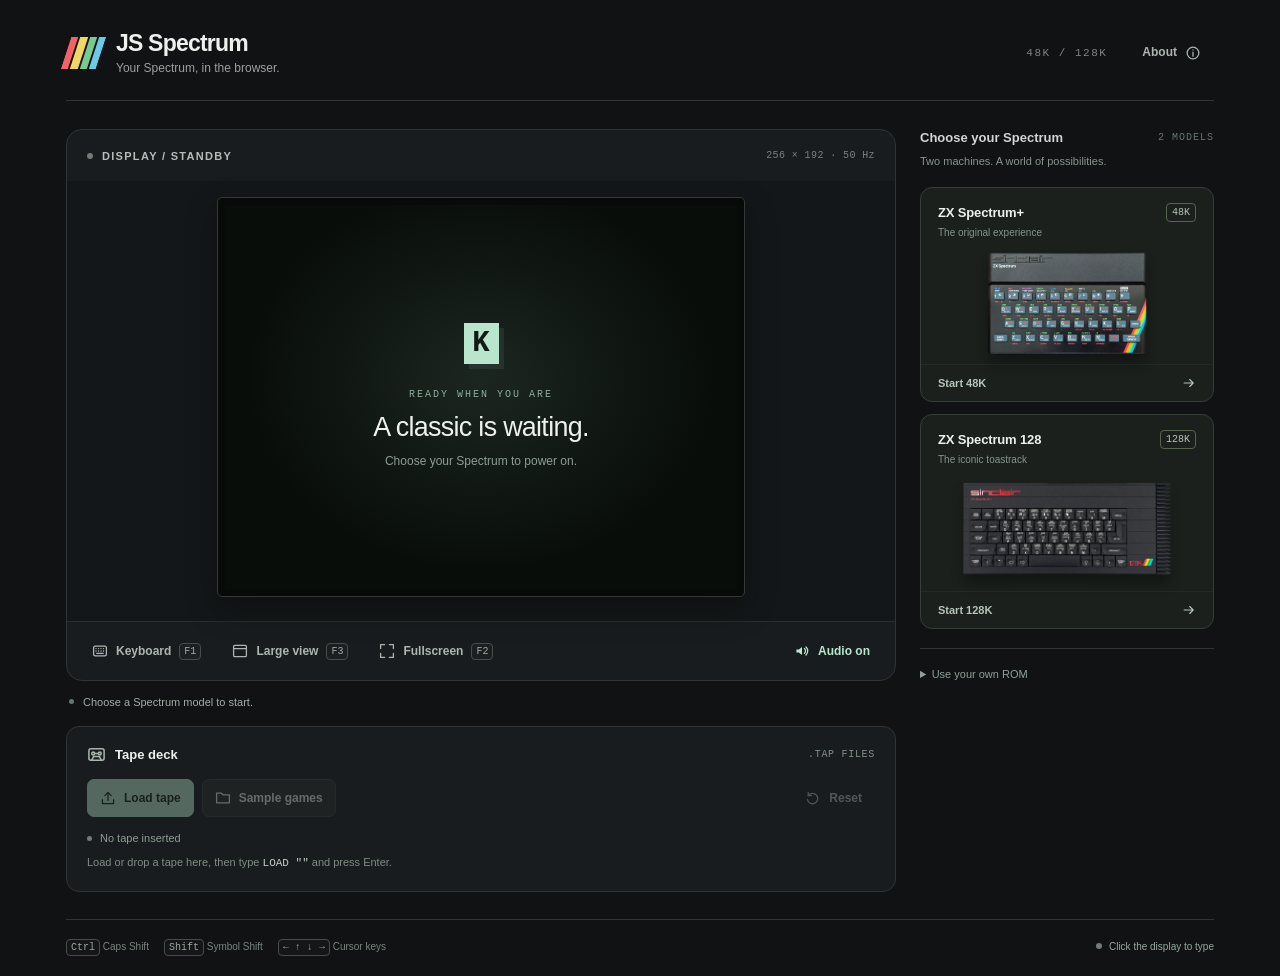
==== developer/js_spectrum.html @ 0ee393c1 "Add comprehensive tests for calculator functionality, CAS operations, and tape loading - Introduced " ====
<!DOCTYPE html>
<html lang="en">
<head>
    <meta charset="UTF-8">
    <meta name="viewport" content="width=device-width, initial-scale=1.0">
    <title>JS Spectrum — 48K &amp; 128K</title>
    <style>
        :root {
            color-scheme: dark;
            --bg: #101214;
            --panel: #191c1f;
            --line: #303438;
            --text: #eef0ed;
            --muted: #9ba29f;
            --accent: #b8e5cb;
            --font-ui: 'Segoe UI', Roboto, Helvetica, Arial, sans-serif;
        }
        * { box-sizing: border-box; }
        [hidden] { display: none !important; }
        body { margin: 0; min-width: 300px; background: var(--bg); color: var(--text); font-family: var(--font-ui); font-size: 14px; -webkit-font-smoothing: antialiased; }
        button, input, select { font: inherit; }
        button { cursor: pointer; }
        button, a, summary, select, .canvas-wrapper { -webkit-tap-highlight-color: transparent; }
        button:focus-visible, a:focus-visible, summary:focus-visible, select:focus-visible { outline: 2px solid var(--accent); outline-offset: 4px; }
        button:disabled { opacity: .38; cursor: not-allowed; }
        button, a, summary { touch-action: manipulation; }
        .app-shell { width: min(1220px, 100%); margin: 0 auto; padding: 30px 36px 22px; }
        .app-header { display: flex; align-items: center; justify-content: space-between; gap: 20px; padding-bottom: 25px; border-bottom: 1px solid var(--line); margin-bottom: 28px; }
        .brand { display: flex; align-items: center; gap: 15px; }
        .spectrum-mark { display: flex; width: 35px; height: 32px; overflow: hidden; transform: skew(-18deg); gap: 2px; }
        .spectrum-mark i { flex: 1; background: #f16365; }
        .spectrum-mark i:nth-child(2) { background: #f2d764; }
        .spectrum-mark i:nth-child(3) { background: #77cb91; }
        .spectrum-mark i:nth-child(4) { background: #6dc9e5; }
        h1 { font-size: 23px; letter-spacing: -.8px; font-weight: 650; margin: 0; }
        .brand p { margin: 4px 0 0; color: var(--muted); font-size: 12px; }
        .header-actions { display: flex; align-items: center; gap: 22px; }
        .edition-label { color: #7e8783; font: 11px Consolas, monospace; letter-spacing: 1.5px; }
        .workspace { display: grid; grid-template-columns: minmax(0, 1fr) 294px; gap: 24px; align-items: start; }
        .player-column { min-width: 0; }
        .display-panel { overflow: hidden; background: var(--panel); border: 1px solid var(--line); border-radius: 16px; }
        .display-heading { height: 51px; display: flex; align-items: center; justify-content: space-between; gap: 12px; padding: 0 20px; }
        .display-label { display: flex; align-items: center; gap: 9px; color: #b6bdb9; font-size: 11px; letter-spacing: 1.3px; font-weight: 600; }
        .status-dot { display: inline-block; width: 6px; height: 6px; border-radius: 50%; background: #727c76; flex: 0 0 auto; }
        .is-running .display-label .status-dot { background: var(--accent); box-shadow: 0 0 8px #b8e5cb44; }
        .display-spec { color: #78827d; font: 10px Consolas, monospace; letter-spacing: .4px; }
        .display-stage { display: flex; align-items: center; justify-content: center; padding: 16px 20px 24px; background: #141719; }
        .monitor-frame { position: relative; max-width: 100%; padding: 7px; border: 1px solid #333a36; border-radius: 5px; background: #080a09; box-shadow: 0 12px 32px #0005; }
        .canvas-wrapper { position: relative; width: 512px; max-width: 100%; aspect-ratio: 4 / 3; overflow: hidden; outline: none; background: #050706; cursor: text; }
        .canvas-wrapper:focus-visible { outline: 2px solid var(--accent); outline-offset: -2px; }
        canvas { display: block; width: 100%; height: 100%; image-rendering: pixelated; }
        .screen-idle { position: absolute; inset: 0; display: flex; flex-direction: column; justify-content: center; align-items: center; padding: 20px; text-align: center; background: radial-gradient(ellipse at 50% 45%, #1c2620 0%, #080d0a 65%); }
        .idle-cursor { display: grid; place-items: center; width: 35px; height: 41px; margin-bottom: 25px; background: var(--accent); color: #111b15; font: bold 29px Consolas, monospace; box-shadow: 5px 5px 0 #b8e5cb14; }
        .eyebrow { margin: 0; color: #8eae9a; font: 10px Consolas, monospace; letter-spacing: 2px; }
        .screen-idle h2 { margin: 12px 0 9px; font-size: clamp(18px, 2.1vw, 27px); font-weight: 500; letter-spacing: -.7px; }
        .screen-idle p:last-child { margin: 0; color: #8e9d94; font-size: 12px; line-height: 1.6; }
        .display-toolbar { display: flex; flex-wrap: wrap; align-items: center; gap: 5px; padding: 10px 12px; border-top: 1px solid #292d30; }
        .btn { display: inline-flex; align-items: center; justify-content: center; gap: 8px; min-height: 38px; padding: 9px 12px; border: 1px solid #3b4240; border-radius: 7px; background: #282e2b; color: #e5eae6; font-size: 12px; font-weight: 550; line-height: 1.2; white-space: nowrap; transition: background .16s, border-color .16s, color .16s; }
        .btn:hover:not(:disabled) { background: #363e39; border-color: #647168; }
        .btn.quiet { background: transparent; border-color: transparent; color: #acb5ae; }
        .btn.quiet:hover:not(:disabled) { background: #ffffff09; border-color: #ffffff0d; color: var(--text); }
        .btn.primary { background: var(--accent); color: #17271d; border-color: var(--accent); }
        .btn.primary:hover:not(:disabled) { background: #cff4df; border-color: #cff4df; }
        .btn.toggle-active { background: #b8e5cb12; color: var(--accent); border-color: #b8e5cb3d; }
        .icon { display: block; width: 16px; height: 16px; fill: none; stroke: currentColor; stroke-width: 1.6; stroke-linecap: round; stroke-linejoin: round; flex: 0 0 auto; }
        .shortcut-badge, kbd { border: 1px solid #464e48; border-radius: 4px; background: #ffffff04; color: #9daaa0; padding: 2px 4px; font: 10px Consolas, monospace; }
        .audio-toggle { margin-left: auto; }
        .audio-toggle:not(.is-muted) { color: var(--accent); }
        .audio-icon { width: 16px; height: 16px; flex: 0 0 auto; }
        .status-bar { display: flex; align-items: flex-start; gap: 9px; min-height: 45px; padding: 13px 3px 10px; color: #a2ada5; font-size: 11px; line-height: 1.5; }
        .status-bar .status-dot { margin-top: 5px; width: 5px; height: 5px; background: #66766b; }
        .status-bar[data-tone='success'] .status-dot { background: var(--accent); }
        .status-bar[data-tone='error'] { color: #ffa6a0; }
        .status-bar[data-tone='error'] .status-dot { background: #ffa6a0; }
        .tape-deck { position: relative; padding: 18px 20px; background: var(--panel); border: 1px solid var(--line); border-radius: 13px; transition: border-color .16s; }
        .tape-deck.is-dragging { border-color: var(--accent); background: #1e2c23; }
        .deck-heading { display: flex; align-items: center; gap: 9px; margin-bottom: 15px; }
        .deck-heading h2 { font-size: 13px; font-weight: 600; margin: 0; }
        .deck-heading .icon { color: #a9b4ac; width: 19px; height: 19px; }
        .file-type { margin-left: auto; color: #829087; font: 10px Consolas, monospace; letter-spacing: .7px; }
        .tape-controls { display: flex; flex-wrap: wrap; align-items: center; gap: 8px; }
        .tape-controls #btnReset { margin-left: auto; }
        .tape-info { display: flex; align-items: center; gap: 8px; min-width: 0; margin-top: 15px; font-size: 11px; color: #8e9b92; }
        .tape-info .status-dot { width: 5px; height: 5px; }
        .has-tape .tape-info .status-dot { background: var(--accent); }
        #tapeName { overflow: hidden; text-overflow: ellipsis; white-space: nowrap; }
        .deck-hint { margin: 10px 0 0; color: #7f8c83; font-size: 11px; line-height: 1.6; }
        .deck-hint code { color: #c1cdc4; font-family: Consolas, monospace; }
        .machine-panel { min-width: 0; }
        .section-heading { display: flex; align-items: center; justify-content: space-between; gap: 10px; margin: 1px 0 8px; }
        .section-heading h2 { margin: 0; color: #d0d6d1; font-size: 13px; font-weight: 600; }
        .section-index { color: #67766b; font: 10px Consolas, monospace; letter-spacing: 1px; }
        .section-description { margin: 0 0 17px; color: #88958d; font-size: 11px; line-height: 1.5; }
        .model-options { display: grid; gap: 12px; }
        .model-choice { width: 100%; display: flex; flex-direction: column; text-align: left; color: var(--text); border: 1px solid #363e38; background: #1b201d; border-radius: 12px; padding: 15px 17px 0; overflow: hidden; transition: border-color .2s, background .2s; }
        .model-choice:hover:not(:disabled) { border-color: #7d9f88; background: #222b25; }
        .model-choice.is-selected { border-color: #91b99d; background: #202a23; }
        .model-title { width: 100%; display: flex; align-items: center; justify-content: space-between; gap: 8px; }
        .model-name { font-size: 13px; font-weight: 600; letter-spacing: -.15px; }
        .model-memory { border: 1px solid #56634f; border-radius: 4px; padding: 3px 5px; color: #b7c5b7; font: 10px Consolas, monospace; }
        .model-detail { display: block; margin-top: 5px; color: #84958a; font-size: 10px; }
        .model-image-wrap { display: flex; align-items: center; justify-content: center; width: 100%; height: 126px; padding: 13px 0 8px; }
        .model-icon { display: block; max-width: 100%; width: 220px; height: 100%; object-fit: contain; filter: drop-shadow(0 9px 6px #0005); transition: transform .2s; }
        .model-choice:hover:not(:disabled) .model-icon { transform: translateY(-2px); }
        .model-action { width: calc(100% + 34px); margin: 0 -17px; padding: 11px 17px; display: flex; align-items: center; justify-content: space-between; border-top: 1px solid #ffffff0b; color: #b5c5b9; font-size: 11px; font-weight: 550; }
        .model-choice.is-selected .model-action { color: var(--accent); background: #b8e5cb06; }
        .model-action .icon { width: 14px; height: 14px; }
        .rom-manual { border-top: 1px solid var(--line); margin-top: 19px; padding-top: 15px; color: #91a096; font-size: 11px; }
        .rom-manual summary { cursor: pointer; padding: 4px 0; }
        .rom-manual p { font-size: 11px; line-height: 1.6; color: #849087; margin: 10px 0; }
        .rom-manual .btn { width: 100%; margin-top: 2px; }
        input[type='file'] { display: none; }
        .app-footer { display: flex; flex-wrap: wrap; align-items: center; justify-content: space-between; gap: 14px; border-top: 1px solid var(--line); margin-top: 27px; padding-top: 18px; color: #78867d; font-size: 10px; line-height: 1.7; }
        .keyboard-help { display: flex; flex-wrap: wrap; gap: 15px; }
        .keyboard-help span { white-space: nowrap; }
        .focus-hint { display: flex; align-items: center; gap: 7px; color: #96aa9d; }
        .overlay { position: absolute; inset: 0; background: #080c09ed; backdrop-filter: blur(5px); display: flex; flex-direction: column; align-items: center; justify-content: center; gap: 20px; padding: 20px; z-index: 10; }
        .overlay img { max-width: 100%; max-height: 75%; border-radius: 5px; }
        .overlay-hint { color: #b3c5b8; font-size: 12px; }
        .samples-menu, .about-modal { position: fixed; inset: 0; display: flex; align-items: center; justify-content: center; padding: 22px; z-index: 50; background: #080a09c9; backdrop-filter: blur(7px); }
        .dialog-card { width: min(520px, 100%); max-height: 85dvh; overflow: auto; padding: 25px; background: #1b201d; border: 1px solid #48554b; border-radius: 16px; box-shadow: 0 25px 80px #0007; }
        .about-card { width: min(660px, 100%); line-height: 1.65; }
        .dialog-heading { display: flex; align-items: center; justify-content: space-between; gap: 15px; margin-bottom: 16px; }
        .samples-menu-title, .about-title { font-size: 20px; font-weight: 550; letter-spacing: -.4px; margin: 0; }
        .samples-label { display: block; color: #b0bdb3; font-size: 12px; margin-bottom: 10px; }
        .samples-select { width: 100%; border: 1px solid #4d5d50; border-radius: 7px; background: #111713; color: var(--text); padding: 12px 10px; font-size: 13px; }
        .samples-hint { color: #9aafa0; font-size: 12px; line-height: 1.7; margin: 17px 0 0; }
        .samples-hint code { color: var(--accent); }
        .about-card p { color: #b0bdb3; font-size: 13px; margin: 14px 0; }
        .about-card a { color: var(--accent); overflow-wrap: anywhere; }
        .about-close { margin-top: 8px; }
        .is-large .workspace { grid-template-columns: minmax(0, 1fr); }
        .is-large .machine-panel { max-width: 100%; }
        .is-large .model-options { grid-template-columns: repeat(2, minmax(0, 1fr)); }
        .is-large .model-image-wrap { height: 140px; }
        .is-large .rom-manual .btn { width: auto; }
        .monitor-frame:fullscreen, .monitor-frame:-webkit-full-screen, .monitor-frame.is-fullscreen { position: fixed; inset: 0; width: 100%; height: 100%; max-width: none; margin: 0; padding: 0; border: 0; border-radius: 0; display: grid; place-items: center; box-shadow: none !important; background: #000; }
        .monitor-frame:fullscreen::backdrop { background: #000; }
        .monitor-frame.is-fullscreen .canvas-wrapper, .monitor-frame:fullscreen .canvas-wrapper { border-radius: 0; max-width: 100vw; }
        @media (min-width: 1400px) { .app-shell { padding-top: 40px; } .app-header { margin-bottom: 34px; } }
        @media (max-width: 1050px) { .app-shell { padding: 24px; } .workspace { grid-template-columns: minmax(0, 1fr) 258px; gap: 20px; } .display-stage { padding: 14px 13px 20px; } .display-toolbar { padding: 8px; gap: 3px; } .display-toolbar .btn { padding: 8px; font-size: 11px; } .display-toolbar .shortcut-badge { display: none; } }
        @media (max-width: 800px) { .app-shell { width: min(660px, 100%); padding: 20px; } .app-header { margin-bottom: 22px; padding-bottom: 20px; } .edition-label { display: none; } .workspace { grid-template-columns: minmax(0, 1fr); gap: 22px; } .machine-panel { grid-row: 1; } .model-options { grid-template-columns: repeat(2, minmax(0, 1fr)); gap: 12px; } .model-image-wrap { height: 112px; } .section-description { margin-bottom: 13px; } .rom-manual { margin-top: 12px; padding-top: 8px; } .rom-manual .btn { width: auto; } .display-toolbar .shortcut-badge { display: inline; } .keyboard-help { gap: 10px; } }
        @media (max-width: 440px) { .app-shell { padding: 20px 14px; } h1 { font-size: 21px; } .brand { gap: 12px; } .header-actions { gap: 0; } .brand p { font-size: 10px; } .header-actions .btn { padding: 8px; min-height: 36px; font-size: 11px; } .model-choice { padding: 12px 12px 0; } .model-name { font-size: 11px; } .model-memory { font-size: 9px; } .model-detail { font-size: 9px; } .model-image-wrap { height: 100px; padding: 10px 0 6px; } .model-action { width: calc(100% + 24px); margin: 0 -12px; padding: 10px 12px; font-size: 10px; } .model-options { gap: 9px; } .display-heading { padding: 0 14px; height: 43px; } .display-spec { font-size: 9px; } .display-stage { padding: 10px 10px 17px; } .display-toolbar .btn { padding: 8px 7px; gap: 5px; } .display-toolbar .shortcut-badge { display: none; } .screen-idle .idle-cursor { margin-bottom: 15px; width: 27px; height: 32px; font-size: 23px; } .screen-idle .eyebrow { font-size: 8px; } .screen-idle h2 { margin: 9px 0 6px; } .screen-idle p:last-child { font-size: 10px; } .tape-deck { padding: 16px; } .tape-controls .btn { padding-inline: 10px; font-size: 11px; } .keyboard-help { gap: 7px 12px; font-size: 9px; } .app-footer { margin-top: 22px; } }
        @media (prefers-reduced-motion: reduce) { *, *::before, *::after { transition: none !important; } }
        @media (max-width: 440px) {
            .display-toolbar { display: grid; grid-template-columns: repeat(2, minmax(0, 1fr)); gap: 3px; }
            .display-toolbar .btn { justify-content: flex-start; min-height: 36px; }
            .audio-toggle { margin-left: 0; }
        }
    </style>

    <link rel="stylesheet" href="calculator.css">
    <script src="cas.js"></script>
    <script> var module = {}; </script>
    <script src="Z80.js"></script>
    <script>
        const Z80_CPU = (typeof Z80 === 'function') ? Z80 : (module.exports || window.Z80);
        if (!Z80_CPU) alert("Critical Error: Z80.js not loaded.");
    </script>
</head>
<body>
    <div class="app-shell">
        <header class="app-header">
            <div class="brand">
                <span class="spectrum-mark" aria-hidden="true"><i></i><i></i><i></i><i></i></span>
                <div><h1>JS Spectrum</h1><p>Your Spectrum, in the browser.</p></div>
            </div>
            <div class="header-actions">
                <span class="edition-label">48K / 128K</span>
                <button id="btnAbout" class="btn quiet" type="button" aria-haspopup="dialog">About <svg class="icon" viewBox="0 0 20 20" aria-hidden="true"><circle cx="10" cy="10" r="7.3"/><path d="M10 9v5m0-8v.2"/></svg></button>
            </div>
        </header>

        <main class="workspace">
            <section class="player-column" aria-label="Emulator">
                <div class="display-panel">
                    <div class="display-heading">
                        <span class="display-label"><i class="status-dot" aria-hidden="true"></i><span id="runState">DISPLAY / STANDBY</span></span>
                        <span class="display-spec">256 &times; 192 &middot; 50 Hz</span>
                    </div>
                    <div class="display-stage">
                        <div class="monitor-frame" id="monitor">
                            <div class="canvas-wrapper" id="container" tabindex="0" role="group" aria-label="Spectrum display. Click here to use your keyboard." aria-describedby="keyboardHelp">
                                <canvas id="screen" width="256" height="192" aria-label="ZX Spectrum screen"></canvas>
                                <div id="screenIdle" class="screen-idle">
                                    <span class="idle-cursor" aria-hidden="true">K</span>
                                    <p class="eyebrow">READY WHEN YOU ARE</p>
                                    <h2>A classic is waiting.</h2>
                                    <p>Choose your Spectrum to power on.</p>
                                </div>
                                <section id="calculator" class="calculator" aria-label="Spectrum symbolic calculator" hidden>
                                    <p id="casInputHelp">Spectrum calculator. F1 Tools, F2 Algebra, F3 Calculus, F4 Other/examples, F5 PrgmIO, F6 Steps. Page Up and Page Down scroll the working. Escape clears the entry, then returns to the Spectrum menu.</p>
                                    <div role="group" aria-label="Calculator functions">
                                        <button id="casTools" type="button" aria-expanded="false" aria-controls="casMenu">F1 Tools</button>
                                        <button id="casAlgebra" type="button" aria-expanded="false" aria-controls="casMenu">F2 Algebra</button>
                                        <button id="casCalc" type="button" aria-expanded="false" aria-controls="casMenu">F3 Calculus</button>
                                        <button id="casOther" type="button" aria-expanded="false" aria-controls="casMenu">F4 Other</button>
                                        <button id="casPrgmIO" type="button" aria-expanded="false" aria-controls="casMenu">F5 PrgmIO</button>
                                        <button id="casSteps" type="button" aria-pressed="true">F6 Steps</button>
                                        <button id="casClose" type="button">Return to Spectrum menu</button>
                                    </div>
                                    <div id="casMenu" role="group" aria-label="Calculator menu" hidden></div>
                                    <div id="casHistory" aria-label="Calculation history and working"></div>
                                    <form id="casForm">
                                        <label for="casInput">Expression</label>
                                        <input id="casInput" type="text" maxlength="1024" autocomplete="off" autocapitalize="off" spellcheck="false" aria-describedby="casInputHelp" placeholder="integral(sin(x+1),x)">
                                        <button type="submit">Evaluate</button>
                                    </form>
                                    <span id="casStepState">STEPS ON</span>
                                    <div id="casAnnouncement" role="status" aria-live="polite" aria-atomic="true"></div>
                                </section>
                                <div id="keyboardOverlay" class="overlay" hidden>
                                    <img src="keyboard.jpg" alt="ZX Spectrum keyboard map showing the BASIC keywords and symbols on each key">
                                    <button type="button" class="btn quiet overlay-hint" onclick="toggleKeyboard()">Close keyboard map <span class="shortcut-badge">F1</span></button>
                                </div>
                            </div>
                        </div>
                    </div>
                    <div class="display-toolbar" role="group" aria-label="Display and audio controls">
                        <button id="btnKeyboard" class="btn quiet" type="button" onclick="toggleKeyboard()" aria-pressed="false" title="Keyboard map (F1)"><svg class="icon" viewBox="0 0 20 20" aria-hidden="true"><rect x="2" y="4" width="16" height="12" rx="2"/><path d="M5 7h.1m3 0h.1m3 0h.1m3 0h.1M5 10h.1m3 0h.1m3 0h.1m3 0h.1M6 13h8"/></svg>Keyboard <span class="shortcut-badge">F1</span></button>
                        <button id="btnLargeView" class="btn quiet" type="button" aria-pressed="false" title="Toggle large view (F3)"></button>
                        <button id="btnFullscreen" class="btn quiet" type="button" onclick="toggleFullscreen()" title="Fullscreen (F2)"></button>
                        <button class="btn quiet audio-toggle" id="btnAudio" type="button" aria-pressed="true" aria-label="Mute audio">
                            <svg class="audio-icon" viewBox="0 0 20 20" aria-hidden="true"></svg><span id="audioButtonLabel">Audio on</span>
                        </button>
                    </div>
                </div>
                <div class="status-bar" role="status" aria-live="polite" aria-atomic="true"><i class="status-dot" aria-hidden="true"></i><span id="statusMsg">Choose a Spectrum model to start.</span></div>

                <section class="tape-deck" id="tapeDeck" aria-labelledby="tapeTitle">
                    <div class="deck-heading">
                        <svg class="icon" viewBox="0 0 20 20" aria-hidden="true"><rect x="2" y="4" width="16" height="12" rx="2"/><circle cx="6.5" cy="9" r="1.5"/><circle cx="13.5" cy="9" r="1.5"/><path d="m5 16 2-4h6l2 4M8 9h4"/></svg>
                        <h2 id="tapeTitle">Tape deck</h2><span class="file-type">.TAP FILES</span>
                    </div>
                    <div class="tape-controls">
                        <button class="btn primary" id="btnLoadTape" type="button" disabled onclick="document.getElementById('tapFile').click()"><svg class="icon" viewBox="0 0 20 20" aria-hidden="true"><path d="M10 13V3m-4 4 4-4 4 4M3 12v5h14v-5"/></svg>Load tape</button>
                        <input type="file" id="tapFile" disabled accept=".tap,.TAP" aria-label="Choose a TAP tape file">
                        <button id="btnSamples" class="btn" type="button" disabled aria-expanded="false" aria-haspopup="dialog" aria-controls="samplesMenu"><svg class="icon" viewBox="0 0 20 20" aria-hidden="true"><path d="M2 6V4h6l2 2h8v10H2V6Z"/></svg>Sample games</button>
                        <button id="btnReset" class="btn quiet" type="button" disabled title="Restart the current Spectrum"><svg class="icon" viewBox="0 0 20 20" aria-hidden="true"><path d="M4 7a6.5 6.5 0 1 1-1 5M4 3v4h4"/></svg>Reset</button>
                    </div>
                    <div class="tape-info"><i class="status-dot" aria-hidden="true"></i><span id="tapeName">No tape inserted</span></div>
                    <p class="deck-hint" id="tapeLoadHint">Load or drop a tape here, then type <code>LOAD &quot;&quot;</code> and press Enter.</p>
                </section>
            </section>

            <aside class="machine-panel" aria-labelledby="machineTitle">
                <div class="section-heading"><h2 id="machineTitle">Choose your Spectrum</h2><span class="section-index">2 MODELS</span></div>
                <p class="section-description">Two machines. A world of possibilities.</p>
                <div class="model-options" role="group" aria-label="Spectrum models">
                    <button class="model-choice" id="btnLoad48" type="button" aria-label="Start the 48K ZX Spectrum" aria-pressed="false">
                        <span class="model-title"><span class="model-name">ZX Spectrum+</span><span class="model-memory">48K</span></span>
                        <span class="model-detail">The original experience</span>
                        <span class="model-image-wrap"><img class="model-icon" src="assets/spectrum-48k.png" alt="" width="1553" height="1013" decoding="async"></span>
                        <span class="model-action"><span class="model-action-label">Start 48K</span><svg class="icon" viewBox="0 0 20 20" aria-hidden="true"><path d="M3 10h13m-5-5 5 5-5 5"/></svg></span>
                    </button>
                    <button class="model-choice" id="btnLoad128" type="button" aria-label="Start the 128K ZX Spectrum" aria-pressed="false">
                        <span class="model-title"><span class="model-name">ZX Spectrum 128</span><span class="model-memory">128K</span></span>
                        <span class="model-detail">The iconic toastrack</span>
                        <span class="model-image-wrap"><img class="model-icon" src="assets/spectrum-128k.png" alt="" width="1802" height="872" decoding="async"></span>
                        <span class="model-action"><span class="model-action-label">Start 128K</span><svg class="icon" viewBox="0 0 20 20" aria-hidden="true"><path d="M3 10h13m-5-5 5 5-5 5"/></svg></span>
                    </button>
                </div>
                <details class="rom-manual">
                    <summary>Use your own ROM</summary>
                    <p>Select one 16 KB ROM for 48K, or both ROMs for 128K. ROM and ZIP files are supported.</p>
                    <button class="btn" type="button" onclick="document.getElementById('romFile').click()">Choose ROM files</button>
                    <input type="file" id="romFile" multiple accept=".rom,.zip" aria-label="Choose custom ROM files">
                </details>
            </aside>
        </main>

        <footer class="app-footer">
            <div class="keyboard-help" id="keyboardHelp"><span><kbd>Ctrl</kbd> Caps Shift</span><span><kbd>Shift</kbd> Symbol Shift</span><span><kbd>&larr; &uarr; &darr; &rarr;</kbd> Cursor keys</span></div>
            <span class="focus-hint" id="focusHint"><i class="status-dot" aria-hidden="true"></i>Click the display to type</span>
        </footer>
    </div>

    <div id="samplesMenu" class="samples-menu" hidden aria-hidden="true" role="dialog" aria-modal="true" aria-labelledby="samplesTitle">
        <div class="dialog-card">
            <div class="dialog-heading"><h2 id="samplesTitle" class="samples-menu-title">A few classics to get you started.</h2><button id="btnSamplesClose" class="btn quiet" type="button" aria-label="Close sample games">&times;</button></div>
            <label class="samples-label" for="sampleSelect">Choose a bundled game to insert:</label>
            <select id="sampleSelect" class="samples-select"></select>
            <p class="samples-hint">Once inserted, type <code>LOAD &quot;&quot;</code> and press Enter on your Spectrum. On 48K, press <kbd>J</kbd> for LOAD, then <kbd>Shift</kbd> + <kbd>P</kbd> twice for the quotes.</p>
            <p id="sample128Hint" class="samples-hint" hidden>On the 128K model, select <b>Tape Loader</b> from the Spectrum menu to start loading.</p>
            <p class="samples-hint">128K picks switch to the 128K model if needed. When changing games, reset before loading. If a title screen pauses, press <kbd>Space</kbd> to continue.</p>
        </div>
    </div>
    <div id="aboutModal" class="about-modal" hidden aria-hidden="true" role="dialog" aria-modal="true" aria-labelledby="aboutTitle">
        <div class="dialog-card about-card">
            <h2 id="aboutTitle" class="about-title">About This Emulator</h2>

            <p><b>Author:</b> Luis Cunha, 2026.</p>
            <p>This project is distributed under the <b>MIT License</b>.</p>
            <p><b>Z80 microprocessor emulator core (`Z80.js`):</b> Copyright (c) <b>Molly Howell</b>.</p>
            <p>
                This emulator is dedicated to <b>Pedro Gimeno</b>, who first showed me the Turing machine principle in action on the day I saw
                a fully functional ZX Spectrum replica on my PC-AT display. The 286 could only run it at about 50% speed, but it felt magical.
                Pioneers like Pedro are often not recognized enough, and I want to openly manifest my respect and gratitude for his work.
            </p>
            <p>
                For those who want to know more:
                <a href="https://www.youtube.com/watch?v=zzWyqmLdeS8" target="_blank" rel="noopener noreferrer">
                    https://www.youtube.com/watch?v=zzWyqmLdeS8
                </a>
            </p>
            <button id="btnAboutClose" class="btn about-close" type="button">Close</button>
        </div>
    </div>

<script src="calculator-ui.js"></script>
<script>
/**
 * JS SPECTRUM PRO - LOW LATENCY AUDIO
 * Fix: Synced visual loop to Audio Time to prevent buffering drift (Speedup).
 */

const MEM_SIZE = 65536;
const ROM_SIZE = 0x4000;
const RAM_BANK_COUNT = 8;
const PALETTE_INT = [0xFF000000, 0xFFD70000, 0xFF0000D7, 0xFFD700D7, 0xFF00D700, 0xFFD7D700, 0xFF00D7D7, 0xFFD7D7D7, 0xFF000000, 0xFFFF0000, 0xFF0000FF, 0xFFFF00FF, 0xFF00FF00, 0xFFFFFF00, 0xFF00FFFF, 0xFFFFFFFF];
const PALETTE_HEX = ['#000000', '#0000D7', '#D70000', '#D700D7', '#00D700', '#00D7D7', '#D7D700', '#D7D7D7', '#000000', '#0000FF', '#FF0000', '#FF00FF', '#00FF00', '#00FFFF', '#FFFF00', '#FFFFFF'];

const memory = new Uint8Array(MEM_SIZE);
const ramBanks = Array.from({ length: RAM_BANK_COUNT }, () => new Uint8Array(ROM_SIZE));
const EMBEDDED_ROM_BASE64 = {};
let romBanks = [];
let machineModel = '48K';
let pagingLatch = 0;
let pagingLocked = false;
let z80 = null;
let isRunning = false;
let tapeBuffer = null;
let tapeIndex = 0;
let animationFrameId;
const TAP_ONLY_MSG = 'Only TAP files are supported for now.';
const DEFAULT_SAMPLE_TAPS = [
    { name: 'EXOLON', path: 'TAPs/Exolon (1987)(Hewson)(48K-128K).tap', group: '128K favourites', model: '128K' },
    { name: 'RoboCop', path: 'TAPs/RoboCop (1988)(Ocean)(48K-128K).tap', group: '128K favourites', model: '128K' },
    { name: 'Target: Renegade', path: 'TAPs/Target Renegade (1988)(Imagine)(128K).tap', group: '128K favourites', model: '128K' },
    { name: 'Head over Heels', path: 'TAPs/Head over Heels (1987)(Ocean)(48K-128K).tap', group: '128K favourites', model: '128K' },
    { name: 'Cybernoid', path: 'TAPs/Cybernoid (1988)(Hewson)(128K).tap', group: '128K favourites', model: '128K' },
    { name: 'Cybernoid II: The Revenge', path: 'TAPs/Cybernoid II (1988)(Hewson)(128K).tap', group: '128K favourites', model: '128K' },
    { name: 'The NeverEnding Story (128K)', path: 'TAPs/The NeverEnding Story (1985)(Ocean)(128K).tap', group: 'Music pick', model: '128K' },
    { name: 'Chuckie Egg', path: "TAPs/Chuckie Egg (1983)(A'n'F).tap", group: 'More classics' },
    { name: 'Galaxians', path: 'TAPs/Galaxians (1982)(Artic Computing)(16K).tap', group: 'More classics' },
    { name: 'Ikari Warriors', path: 'TAPs/Ikari Warriors (1988)(Elite Systems)(48K-128K).tap', group: 'More classics' },
    { name: 'The Night Sky', path: 'TAPs/Night Sky, The (1983)(Bridge Software).tap', group: 'More classics' },
    { name: 'Spy Hunter', path: 'TAPs/Spy Hunter (1985)(U.S. Gold)[cr Blood].tap', group: 'More classics' },
    { name: 'Tetris', path: 'TAPs/tetris_release.tap', group: 'More classics' }
];
const EMBEDDED_TAP_BASE64 = {};

// --- AUDIO SYSTEM ---
let audioCtx = null;
let audioGain = null;
let audioMuted = false;
let audioUnavailable = false;
let nextAudioTime = 0;
const AUDIO_SAMPLE_RATE = 44100;
function getFrameTStates() { return machineModel === '128K' ? 70908 : 69888; }
let speakerLog = [];
let lastSpeakerState = 0;
let ayLog = [];
let ayRegister = 0;
const AY_REGISTER_MASKS = [255, 15, 255, 15, 255, 15, 31, 255, 31, 31, 31, 255, 255, 15, 255];
const ayRegisters = new Uint8Array(15);

// AY-3-8912: three tone channels, a shared 17-bit noise generator and envelope.
// Its clock is half the 128K CPU clock; the tone counters tick at clock / 8.
class AY38912 {
    constructor() { this.reset(); }
    reset() {
        this.registers = new Uint8Array(15);
        this.toneCounters = [0, 0, 0];
        this.tonePeriods = [1, 1, 1];
        this.toneBits = [1, 1, 1];
        this.noiseCounter = 0;
        this.noisePeriod = 2;
        this.noise = 0x1FFFF;
        this.envelopeCounter = 0;
        this.envelopePeriod = 2;
        this.envelopeStep = 15;
        this.attack = 0;
        this.holding = true;
        this.fraction = 0;
    }
    write(register, value) {
        this.registers[register] = value & AY_REGISTER_MASKS[register];
        const r = this.registers;
        if (register < 6) {
            const channel = register >> 1;
            this.tonePeriods[channel] = (r[channel * 2] | (r[channel * 2 + 1] << 8)) || 1;
        }
        if (register === 6) this.noisePeriod = (r[6] || 1) * 2;
        if (register === 11 || register === 12) this.envelopePeriod = ((r[11] | (r[12] << 8)) || 1) * 2;
        if (register === 13) {
            this.envelopeCounter = 0;
            this.envelopeStep = 15;
            this.attack = (value & 4) ? 15 : 0;
            this.holding = false;
        }
    }
    tick() {
        const r = this.registers;
        for (let channel = 0; channel < 3; channel++) {
            if (++this.toneCounters[channel] >= this.tonePeriods[channel]) {
                this.toneCounters[channel] = 0;
                this.toneBits[channel] ^= 1;
            }
        }
        if (++this.noiseCounter >= this.noisePeriod) {
            this.noiseCounter = 0;
            const feedback = (this.noise ^ (this.noise >> 3)) & 1;
            this.noise = (this.noise >> 1) | (feedback << 16);
        }
        if (!this.holding && ++this.envelopeCounter >= this.envelopePeriod) {
            this.envelopeCounter = 0;
            if (--this.envelopeStep < 0) {
                const shape = r[13];
                if (!(shape & 8)) {
                    this.envelopeStep = 0;
                    this.attack = 0;
                    this.holding = true;
                } else if (shape & 1) {
                    if (shape & 2) this.attack ^= 15;
                    this.envelopeStep = 0;
                    this.holding = true;
                } else {
                    if (shape & 2) this.attack ^= 15;
                    this.envelopeStep = 15;
                }
            }
        }
    }
    sample(tStates) {
        this.fraction += tStates / 16;
        while (this.fraction >= 1) { this.tick(); this.fraction--; }
        let output = 0;
        const r = this.registers;
        for (let channel = 0; channel < 3; channel++) {
            const tone = (r[7] & (1 << channel)) || this.toneBits[channel];
            const noise = (r[7] & (8 << channel)) || (this.noise & 1);
            const volume = r[8 + channel];
            const level = (volume & 16) ? (this.envelopeStep ^ this.attack) : volume;
            output += tone && noise ? AY_LEVELS[level] : 0;
        }
        return output / 3;
    }
}
// Logarithmic DAC levels, normalized to leave headroom for the beeper.
const AY_LEVELS = [0, 0.00999, 0.01445, 0.02106, 0.03070, 0.04555, 0.06450, 0.10736,
    0.12659, 0.20499, 0.29221, 0.37284, 0.49253, 0.63532, 0.80558, 1];
const ayChip = new AY38912();

function enableAudio() {
    if (!audioCtx) {
        const AudioContextConstructor = window.AudioContext || window.webkitAudioContext;
        if (!AudioContextConstructor) {
            audioUnavailable = true;
            updateAudioButton();
            log('Audio is not supported by this browser.', 'error');
            return;
        }
        audioCtx = new AudioContextConstructor({ sampleRate: AUDIO_SAMPLE_RATE });
        audioGain = audioCtx.createGain();
        audioGain.gain.value = audioMuted ? 0 : 0.10;
        audioGain.connect(audioCtx.destination);
        nextAudioTime = audioCtx.currentTime;
    }

    if (audioCtx.state === 'suspended') {
        audioCtx.resume().catch((error) => {
            log(`Could not resume audio: ${error.message}`, 'error');
        });
    }
}

function updateAudioButton() {
    const audioBtn = document.getElementById('btnAudio');
    const label = document.getElementById('audioButtonLabel');
    const muted = audioMuted || audioUnavailable;
    audioBtn.classList.toggle('is-muted', muted);
    audioBtn.setAttribute('aria-pressed', String(!muted));
    audioBtn.setAttribute('aria-label', audioUnavailable ? 'Audio unavailable' : (muted ? 'Unmute audio' : 'Mute audio'));
    label.textContent = audioUnavailable ? 'Audio unavailable' : (muted ? 'Audio muted' : 'Audio on');
    audioBtn.disabled = audioUnavailable;
    const speakerWave = audioBtn.querySelector('.audio-icon');
    speakerWave.innerHTML = muted
        ? '<path d="M3 8v4h3l4 3V5L6 8H3z" fill="currentColor"/><path d="m13 8 4 4m0-4-4 4" fill="none" stroke="currentColor" stroke-width="1.7" stroke-linecap="round"/>'
        : '<path d="M3 8v4h3l4 3V5L6 8H3z" fill="currentColor"/><path d="M13 7a4 4 0 0 1 0 6m2-8a7 7 0 0 1 0 10" fill="none" stroke="currentColor" stroke-width="1.6" stroke-linecap="round"/>';
}

function toggleAudioMute() {
    enableAudio();
    audioMuted = !audioMuted;
    if (audioGain && audioCtx) {
        audioGain.gain.setTargetAtTime(audioMuted ? 0 : 0.10, audioCtx.currentTime, 0.015);
    }
    updateAudioButton();
    if (z80) focusDisplayInput();
}

function synthesizeAudioFrame(log, ayEvents = ayLog) {
    const sampleCount = Math.floor(AUDIO_SAMPLE_RATE / 50);
    const data = new Float32Array(sampleCount);
    let logIdx = 0;
    let ayIdx = 0;
    let currentSpeaker = lastSpeakerState;
    const frameLength = getFrameTStates();
    for (let i = 0; i < sampleCount; i++) {
        const currentT = ((i + 1) / sampleCount) * frameLength;
        while (logIdx < log.length && log[logIdx].t <= currentT) {
            currentSpeaker = log[logIdx].val;
            logIdx++;
        }
        // Advance to each write before applying it, retaining sub-frame timing.
        const startT = (i / sampleCount) * frameLength;
        let ayTime = startT;
        let ayOutput = 0;
        if (machineModel === '128K') {
            while (ayIdx < ayEvents.length && ayEvents[ayIdx].t <= currentT) {
                const event = ayEvents[ayIdx++];
                ayChip.sample(Math.max(0, event.t - ayTime));
                ayChip.write(event.register, event.value);
                ayTime = Math.max(ayTime, event.t);
            }
            ayOutput = ayChip.sample(Math.max(0, currentT - ayTime));
        }
        data[i] = (currentSpeaker ? 0.5 : -0.5) + ayOutput * 0.5;
    }
    // Writes in an instruction crossing the frame boundary belong to its end.
    while (ayIdx < ayEvents.length) {
        const event = ayEvents[ayIdx++];
        ayChip.write(event.register, event.value);
    }
    if (log.length) currentSpeaker = log[log.length - 1].val;
    lastSpeakerState = currentSpeaker;
    return data;
}

function processAudioFrame(log) {
    const data = synthesizeAudioFrame(log);
    if (!audioCtx || audioCtx.state !== 'running') return;
    const buffer = audioCtx.createBuffer(1, data.length, AUDIO_SAMPLE_RATE);
    buffer.getChannelData(0).set(data);

    const source = audioCtx.createBufferSource();
    source.buffer = buffer;
    source.connect(audioGain);

    // Tight Sync: If we fell behind, jump to now.
    if (nextAudioTime < audioCtx.currentTime) nextAudioTime = audioCtx.currentTime;

    source.start(nextAudioTime);
    nextAudioTime += buffer.duration;
}

// --- EMULATOR CORE ---

const keyboard = { 0xFEFE: 0x1F, 0xFDFE: 0x1F, 0xFBFE: 0x1F, 0xF7FE: 0x1F, 0xEFFE: 0x1F, 0xDFFE: 0x1F, 0xBFFE: 0x1F, 0x7FFE: 0x1F };
const SCREEN_WIDTH = 256;
const SCREEN_HEIGHT = 192;
const DEFAULT_SCREEN_SCALE = 2;
const canvas = document.getElementById('screen');
const ctx = canvas.getContext('2d');
const imgData = ctx.createImageData(SCREEN_WIDTH, SCREEN_HEIGHT);
const pixels = new Uint32Array(imgData.data.buffer);
const monitor = document.getElementById('monitor');
const container = document.getElementById('container');
const btnLargeView = document.getElementById('btnLargeView');
const btnFullscreen = document.getElementById('btnFullscreen');
const btnSamples = document.getElementById('btnSamples');
const samplesMenu = document.getElementById('samplesMenu');
const sampleSelect = document.getElementById('sampleSelect');
const btnSamplesClose = document.getElementById('btnSamplesClose');
const btnAbout = document.getElementById('btnAbout');
const aboutModal = document.getElementById('aboutModal');
const btnAboutClose = document.getElementById('btnAboutClose');
let sampleCatalog = [];
let displayMode = 'default';
let calculatorActive = false;
const calculatorUI = window.createSpectrumCalculator({
    onClose: closeCalculator,
    screen: canvas,
    palette: PALETTE_INT,
    getCharacterSet: () => romBanks[1].subarray(0x3D00, 0x4000)
});

function focusDisplayInput() {
    if (calculatorActive) calculatorUI.focus();
    else container.focus();
}

// The supplied UK 128K ROM dispatches Calculator through this entry. Match the
// ROM bytes as well as the address, so custom ROMs/programs are not intercepted.
function atCalculatorEntry(pc) {
    if (machineModel !== '128K' || (pagingLatch & 16) || pc !== 0x2885) return false;
    const signature = [0x21, 0x0D, 0xEC, 0xCB, 0xEE, 0xCB, 0xE6, 0xCB, 0xB6, 0xCD, 0xBE, 0x28];
    return signature.every((byte, i) => romBanks[0][0x2885 + i] === byte)
        && [0x43, 0x61, 0x6C, 0x63, 0x75, 0x6C, 0x61, 0x74, 0x6F, 0xF2].every((byte, i) => romBanks[0][0x2772 + i] === byte);
}

function openCalculator() {
    calculatorActive = true;
    isRunning = false;
    releaseAllKeys();
    if (animationFrameId) cancelAnimationFrame(animationFrameId);
    document.getElementById('runState').textContent = '128K / CALCULATOR';
    calculatorUI.open();
    document.getElementById('focusHint').lastChild.textContent = 'Calculator keyboard connected';
    log('Spectrum calculator ready. Enter evaluates; F6 toggles steps; PgUp/PgDn scroll the working.', 'success');
}

function hideCalculator() {
    calculatorActive = false;
    calculatorUI.hide();
}

function closeCalculator() {
    if (!calculatorActive) return;
    hideCalculator();
    releaseAllKeys();
    // Use the ROM's own Exit option, preserving RAM and the menu's stack.
    const state = z80.getState(); state.pc = 0x281C; z80.setState(state);
    nextAudioTime = audioCtx ? audioCtx.currentTime : 0;
    isRunning = true;
    updateModelSelection();
    container.focus();
    loop();
    log('128K menu ready. Select Calculator to return to your calculation history.', 'normal');
}

function updateModelSelection() {
    for (const [id, model] of [['btnLoad48', '48K'], ['btnLoad128', '128K']]) {
        const button = document.getElementById(id);
        const selected = machineModel === model && !!z80;
        button.classList.toggle('is-selected', selected);
        button.setAttribute('aria-pressed', String(selected));
        button.querySelector('.model-action-label').textContent = selected ? 'Running' : `Start ${model}`;
        button.setAttribute('aria-label', selected ? `Restart the ${model} ZX Spectrum` : `Start the ${model} ZX Spectrum`);
    }
    document.body.classList.toggle('is-running', !!z80);
    document.getElementById('screenIdle').hidden = !!z80;
    document.getElementById('runState').textContent = z80 ? `${machineModel} / RUNNING` : 'DISPLAY / STANDBY';
    document.getElementById('tapeLoadHint').innerHTML = machineModel === '128K'
        ? 'Insert a tape, then select <b>Tape Loader</b> in the Spectrum menu and press Enter.'
        : 'Load or drop a tape here, then type <code>LOAD &quot;&quot;</code> and press Enter.';
    document.getElementById('sample128Hint').hidden = machineModel !== '128K';
}

function getFullscreenElement() {
    return document.fullscreenElement || document.webkitFullscreenElement;
}

function setDisplayScale(scale) {
    container.style.width = `${SCREEN_WIDTH * scale}px`;
    container.style.height = `${SCREEN_HEIGHT * scale}px`;
}

function getMaxWindowedScale() {
    const stage = document.querySelector('.display-stage');
    const style = getComputedStyle(stage);
    const targetWidth = stage.clientWidth - parseFloat(style.paddingLeft) - parseFloat(style.paddingRight) - 16;
    return Math.max(0.1, targetWidth / SCREEN_WIDTH);
}

function getLargeWindowedScale() {
    const widthScale = getMaxWindowedScale();
    const heightScale = Math.max(DEFAULT_SCREEN_SCALE, Math.floor((window.innerHeight - 220) / SCREEN_HEIGHT));
    const integerScale = Math.floor(Math.min(widthScale, heightScale));
    return widthScale < 1 ? widthScale : Math.max(1, integerScale);
}

function updateLargeViewButton() {
    const isLargeMode = displayMode === 'large';
    btnLargeView.classList.toggle('toggle-active', isLargeMode);
    btnLargeView.setAttribute('aria-pressed', String(isLargeMode));
    btnLargeView.innerHTML = `<svg class="icon" viewBox="0 0 20 20" aria-hidden="true"><rect x="2" y="3" width="16" height="14" rx="1.5"/><path d="M2 7h16"/></svg>${isLargeMode ? 'Normal view' : 'Large view'} <span class="shortcut-badge">F3</span>`;
}

function updateLargeViewButtonState(isFullscreenActive) {
    if (isFullscreenActive) {
        btnLargeView.disabled = true;
        btnLargeView.classList.remove('toggle-active');
        btnLargeView.setAttribute('aria-pressed', 'false');
        return;
    }

    btnLargeView.disabled = false;
    updateLargeViewButton();
}

function toggleLargeView() {
    if (getFullscreenElement() === monitor) return;
    displayMode = (displayMode === 'large') ? 'default' : 'large';
    document.body.classList.toggle('is-large', displayMode === 'large');
    updateLargeViewButton();
    syncDisplayScale();
    focusDisplayInput();
}

function syncDisplayScale() {
    if (getFullscreenElement() === monitor) {
        const targetWidth = monitor.clientWidth || window.innerWidth;
        const targetHeight = monitor.clientHeight || window.innerHeight;
        const maxScale = Math.floor(Math.min(targetWidth / SCREEN_WIDTH, targetHeight / SCREEN_HEIGHT));
        setDisplayScale(maxScale >= 1 ? maxScale : Math.min(targetWidth / SCREEN_WIDTH, targetHeight / SCREEN_HEIGHT));
    } else {
        const fitScale = getMaxWindowedScale();
        const nextScale = displayMode === 'large' ? getLargeWindowedScale() : Math.min(DEFAULT_SCREEN_SCALE, fitScale);
        setDisplayScale(nextScale);
    }
}

async function toggleFullscreen() {
    try {
        if (getFullscreenElement() === monitor) {
            if (document.exitFullscreen) await document.exitFullscreen();
            else if (document.webkitExitFullscreen) document.webkitExitFullscreen();
        } else {
            if (monitor.requestFullscreen) await monitor.requestFullscreen();
            else if (monitor.webkitRequestFullscreen) monitor.webkitRequestFullscreen();
        }
    } catch (err) {
        log(`Fullscreen failed: ${err.message}`, 'error');
    }
}

function toggleKeyboard() {
    const overlay = document.getElementById('keyboardOverlay');
    overlay.hidden = !overlay.hidden;
    document.getElementById('btnKeyboard').setAttribute('aria-pressed', String(!overlay.hidden));
    releaseAllKeys();
    if (overlay.hidden) focusDisplayInput();
    else overlay.querySelector('button').focus();
}

function openAbout() {
    releaseAllKeys();
    aboutModal.hidden = false;
    aboutModal.classList.add('active');
    aboutModal.setAttribute('aria-hidden', 'false');
    btnAboutClose.focus();
}

function closeAbout() {
    aboutModal.classList.remove('active');
    aboutModal.setAttribute('aria-hidden', 'true');
    aboutModal.hidden = true;
    btnAbout.focus();
}

function log(msg, type) {
    const el = document.getElementById('statusMsg');
    el.innerText = msg;
    el.parentElement.dataset.tone = type || 'normal';
}

function getRamBankForAddress(addr) {
    if (addr < 0x8000) return 5;
    if (addr < 0xC000) return 2;
    return pagingLatch & 7;
}

function readMemory(addr) {
    if (machineModel !== '128K') return memory[addr];
    if (addr < 0x4000) return romBanks[(pagingLatch >> 4) & 1][addr];
    const bank = addr < 0x8000 ? 5 : (addr < 0xC000 ? 2 : (pagingLatch & 7));
    return ramBanks[bank][addr & 0x3FFF];
}

function writeMemory(addr, value) {
    if (machineModel !== '128K') {
        if (addr >= 0x4000) memory[addr] = value;
        return;
    }
    if (addr >= 0x4000) {
        const bank = getRamBankForAddress(addr);
        ramBanks[bank][addr & 0x3FFF] = value;
    }
}

function page128KMemory(value) {
    if (pagingLocked) return;
    pagingLatch = value & 0x3F;
    pagingLocked = (pagingLatch & 0x20) !== 0;
}

function readKeyboardPort(port) {
    if (port & 0x0001) return 0xFF;

    const rowSelect = (port >> 8) & 0xFF;
    let result = 0x1F;
    for (const rowAddress in keyboard) {
        const row = (parseInt(rowAddress, 10) >> 8) & 0xFF;
        if ((rowSelect & (~row & 0xFF)) === 0) result &= keyboard[rowAddress];
    }
    return result | 0xA0;
}

function readPort(port) {
    if (machineModel === '128K' && (port & 0xC002) === 0xC000) {
        // The serial/keypad socket is disconnected, so its input pins stay high.
        if (ayRegister === 14) return (ayRegisters[7] & 0x40) ? ayRegisters[14] : 0xFF;
        return ayRegister < 15 ? ayRegisters[ayRegister] : 0xFF;
    }
    // An absent Kempston joystick must report no pressed directions/buttons.
    if ((port & 0x00FF) === 0x1F) return 0;
    return readKeyboardPort(port);
}

function writePort(port, val) {
    if (machineModel === '128K') {
        if ((port & 0xC002) === 0xC000) ayRegister = val & 15;
        if ((port & 0xC002) === 0x8000 && ayRegister < 15) {
            const value = val & AY_REGISTER_MASKS[ayRegister];
            ayRegisters[ayRegister] = value;
            ayLog.push({ t: frameTStates, register: ayRegister, value });
        }
        if ((port & 0xC002) === 0x4000 && (port & 0x00FF) === 0x00FD) page128KMemory(val);
    }
    if ((port & 1) === 0) {
        speakerLog.push({ t: frameTStates, val: (val >> 4) & 1 });
        monitor.style.borderColor = PALETTE_HEX[val & 7];
    }
}

async function extractRomFilesFromZip(file) {
    const archive = new Uint8Array(await file.arrayBuffer());
    const view = new DataView(archive.buffer, archive.byteOffset, archive.byteLength);
    let eocdOffset = -1;
    const searchStart = Math.max(0, archive.length - 0x10016);
    for (let offset = archive.length - 22; offset >= searchStart; offset--) {
        if (view.getUint32(offset, true) === 0x06054B50) {
            eocdOffset = offset;
            break;
        }
    }
    if (eocdOffset < 0) throw new Error(`${file.name} is not a valid ZIP archive.`);

    const entryCount = view.getUint16(eocdOffset + 10, true);
    let entryOffset = view.getUint32(eocdOffset + 16, true);
    const romFiles = [];
    for (let entry = 0; entry < entryCount; entry++) {
        if (view.getUint32(entryOffset, true) !== 0x02014B50) {
            throw new Error(`${file.name} contains an invalid ZIP directory.`);
        }
        const method = view.getUint16(entryOffset + 10, true);
        const compressedSize = view.getUint32(entryOffset + 20, true);
        const uncompressedSize = view.getUint32(entryOffset + 24, true);
        const nameLength = view.getUint16(entryOffset + 28, true);
        const extraLength = view.getUint16(entryOffset + 30, true);
        const commentLength = view.getUint16(entryOffset + 32, true);
        const localHeaderOffset = view.getUint32(entryOffset + 42, true);
        const name = new TextDecoder().decode(archive.subarray(entryOffset + 46, entryOffset + 46 + nameLength));
        entryOffset += 46 + nameLength + extraLength + commentLength;
        if (!/\.rom$/i.test(name)) continue;

        if (view.getUint32(localHeaderOffset, true) !== 0x04034B50) {
            throw new Error(`${name} has an invalid ZIP entry header.`);
        }
        const localNameLength = view.getUint16(localHeaderOffset + 26, true);
        const localExtraLength = view.getUint16(localHeaderOffset + 28, true);
        const dataOffset = localHeaderOffset + 30 + localNameLength + localExtraLength;
        const compressed = archive.subarray(dataOffset, dataOffset + compressedSize);
        let bytes;
        if (method === 0) {
            bytes = compressed.slice();
        } else if (method === 8 && typeof DecompressionStream !== 'undefined') {
            const stream = new Blob([compressed]).stream().pipeThrough(new DecompressionStream('deflate-raw'));
            bytes = new Uint8Array(await new Response(stream).arrayBuffer());
        } else if (method === 8) {
            throw new Error('This browser cannot decompress ROM ZIP files. Extract the ROMs and select the .rom files.');
        } else {
            throw new Error(`${name} uses an unsupported ZIP compression method.`);
        }
        if (bytes.length !== uncompressedSize) throw new Error(`${name} has an invalid uncompressed size.`);
        romFiles.push({ name, bytes });
    }
    if (!romFiles.length) throw new Error(`${file.name} does not contain a .rom file.`);
    return romFiles;
}

async function readRomFiles(files) {
    const romFiles = [];
    for (const file of [...files].sort((a, b) => a.name.localeCompare(b.name))) {
        if (/\.zip$/i.test(file.name)) {
            romFiles.push(...await extractRomFilesFromZip(file));
        } else {
            romFiles.push({ name: file.name, bytes: new Uint8Array(await file.arrayBuffer()) });
        }
    }
    romFiles.sort((a, b) => a.name.localeCompare(b.name));
    if (romFiles.some((rom) => rom.bytes.length !== ROM_SIZE)) {
        throw new Error('Each selected ROM must be exactly 16 KB.');
    }
    if (romFiles.length !== 1 && romFiles.length !== 2) {
        throw new Error('Select one 16 KB ROM for 48K mode, or both 128K ROMs.');
    }
    return romFiles;
}

function loadRomSet(romFiles) {
    hideCalculator();
    memory.fill(0);
    ramBanks.forEach((bank) => bank.fill(0));
    pagingLatch = 0;
    pagingLocked = false;

    if (romFiles.length === 2) {
        machineModel = '128K';
        romBanks = romFiles.map((rom) => rom.bytes);
    } else {
        machineModel = '48K';
        romBanks = [];
        memory.set(romFiles[0].bytes, 0);
    }
    updateModelSelection();
}

async function fetchRomFile(path) {
    const response = await fetch(path);
    if (!response.ok) throw new Error(`Could not load ${path} (HTTP ${response.status}).`);
    const bytes = new Uint8Array(await response.arrayBuffer());
    return { name: path.split('/').pop(), bytes };
}

async function loadBuiltInModel(model) {
    const buttons = [document.getElementById('btnLoad48'), document.getElementById('btnLoad128')];
    buttons.forEach((button) => { button.disabled = true; });
    try {
        enableAudio();
    } catch (error) {
        audioUnavailable = true;
        updateAudioButton();
        log(`Could not initialize audio: ${error.message}`, 'error');
    }
    isRunning = false;
    if (animationFrameId) cancelAnimationFrame(animationFrameId);
    log(`Loading ${model} ROM${model === '128K' ? 's' : ''}...`, 'normal');

    try {
        let romFiles;
        if (model === '48K') {
            const bytes = EMBEDDED_ROM_BASE64['48K']
                ? decodeBase64ToBytes(EMBEDDED_ROM_BASE64['48K'])
                : (await fetchRomFile('48.rom')).bytes;
            romFiles = [{ name: '48.rom', bytes }];
        } else if (EMBEDDED_ROM_BASE64['128-0.rom'] && EMBEDDED_ROM_BASE64['128-1.rom']) {
            romFiles = ['128-0.rom', '128-1.rom'].map((name) => ({
                name,
                bytes: decodeBase64ToBytes(EMBEDDED_ROM_BASE64[name])
            }));
        } else {
            const archivePaths = ['ZX%20Spectrum%20128/128-0.rom.zip', 'ZX%20Spectrum%20128/128-1.rom.zip'];
            const archives = await Promise.all(archivePaths.map(async (path) => {
                if (EMBEDDED_ROM_BASE64[path]) {
                    const bytes = decodeBase64ToBytes(EMBEDDED_ROM_BASE64[path]);
                    return { name: path.split('/').pop(), arrayBuffer: async () => bytes.buffer };
                }
                const response = await fetch(path);
                if (!response.ok) throw new Error(`Could not load ${path} (HTTP ${response.status}).`);
                const bytes = await response.arrayBuffer();
                return { name: path.split('/').pop(), arrayBuffer: async () => bytes };
            }));
            romFiles = await readRomFiles(archives);
        }

        if (romFiles.some((rom) => rom.bytes.length !== ROM_SIZE)) {
            throw new Error('Each ROM must be exactly 16 KB.');
        }
        if ((model === '128K') !== (romFiles.length === 2)) {
            throw new Error(`The supplied ${model} ROM set is incomplete.`);
        }
        loadRomSet(romFiles);
        initZ80();
    } catch (err) {
        log(`Could not start ${model}: ${err.message}`, 'error');
    } finally {
        buttons.forEach((button) => { button.disabled = false; });
    }
}

function decodeBase64ToBytes(base64) {
    const binary = atob(base64);
    const bytes = new Uint8Array(binary.length);
    for (let i = 0; i < binary.length; i++) bytes[i] = binary.charCodeAt(i);
    return bytes;
}

function isTapFileName(fileName) {
    return /\.tap$/i.test(fileName || '');
}

function setTapeBuffer(arrayBuffer, sourceLabel = 'Tape') {
    tapeBuffer = arrayBuffer;
    tapeIndex = 0;
    document.getElementById('tapeName').textContent = sourceLabel;
    document.getElementById('tapeName').title = sourceLabel;
    document.getElementById('tapeDeck').classList.add('has-tape');
    const loadHint = machineModel === '128K' ? 'Select Tape Loader in the Spectrum menu and press Enter.' : 'Type LOAD "" and press Enter.';
    log(`${sourceLabel} loaded. ${loadHint}`, 'success');
}

function getSampleCatalog() {
    const embeddedPaths = Object.keys(EMBEDDED_TAP_BASE64);
    if (embeddedPaths.length > 0) {
        const knownPaths = new Set(DEFAULT_SAMPLE_TAPS.map((sample) => sample.path));
        return DEFAULT_SAMPLE_TAPS.filter((sample) => embeddedPaths.includes(sample.path)).concat(embeddedPaths
            .filter((path) => !knownPaths.has(path))
            .sort((a, b) => a.localeCompare(b))
            .map((path) => ({ name: path.split('/').pop(), path, group: 'More classics' })));
    }
    return DEFAULT_SAMPLE_TAPS;
}

function encodeSamplePath(path) {
    return path.split('/').map(encodeURIComponent).join('/');
}

async function loadSampleTap(sample) {
    try {
        let arrayBuffer;
        if (EMBEDDED_TAP_BASE64[sample.path]) {
            const bytes = decodeBase64ToBytes(EMBEDDED_TAP_BASE64[sample.path]);
            arrayBuffer = bytes.buffer;
        } else {
            const response = await fetch(encodeSamplePath(sample.path));
            if (!response.ok) throw new Error(`HTTP ${response.status}`);
            arrayBuffer = await response.arrayBuffer();
        }

        if (sample.model === '128K' && machineModel !== '128K') {
            await loadBuiltInModel('128K');
            if (machineModel !== '128K' || !z80 || !isRunning) throw new Error('Could not start the 128K model.');
        }
        setTapeBuffer(arrayBuffer, `Sample "${sample.name}"`);
        return true;
    } catch (err) {
        log(`Failed to load sample: ${err.message}`, 'error');
        return false;
    }
}

function renderSamplesMenu() {
    sampleCatalog = getSampleCatalog();
    sampleSelect.innerHTML = '';

    if (!sampleCatalog.length) {
        const option = document.createElement('option');
        option.value = '';
        option.textContent = 'No TAP samples found';
        sampleSelect.appendChild(option);
        sampleSelect.disabled = true;
        log('No sample TAP files available.', 'error');
        return;
    }

    const placeholderOption = document.createElement('option');
    placeholderOption.value = '';
    placeholderOption.textContent = 'Choose a sample...';
    sampleSelect.appendChild(placeholderOption);

    const groups = new Map();
    for (const sample of sampleCatalog) {
        const label = sample.group || 'More classics';
        if (!groups.has(label)) {
            const group = document.createElement('optgroup');
            group.label = label;
            groups.set(label, group);
            sampleSelect.appendChild(group);
        }
        const option = document.createElement('option');
        option.value = sample.path;
        option.textContent = sample.name;
        groups.get(label).appendChild(option);
    }

    sampleSelect.value = '';
    sampleSelect.disabled = false;
}

function openSamplesMenu() {
    renderSamplesMenu();
    releaseAllKeys();
    samplesMenu.hidden = false;
    samplesMenu.classList.add('active');
    samplesMenu.setAttribute('aria-hidden', 'false');
    btnSamples.setAttribute('aria-expanded', 'true');
    sampleSelect.focus();
}

function closeSamplesMenu() {
    samplesMenu.classList.remove('active');
    samplesMenu.setAttribute('aria-hidden', 'true');
    btnSamples.setAttribute('aria-expanded', 'false');
    samplesMenu.hidden = true;
}

function toggleSamplesMenu() {
    if (samplesMenu.classList.contains('active')) {
        closeSamplesMenu();
    } else {
        openSamplesMenu();
    }
}

async function handleSampleSelection() {
    const selectedPath = sampleSelect.value;
    if (!selectedPath) return;

    const selectedSample = sampleCatalog.find((sample) => sample.path === selectedPath);
    if (!selectedSample) {
        log('Invalid sample selection.', 'error');
        return;
    }

    const loaded = await loadSampleTap(selectedSample);
    if (loaded) {
        closeSamplesMenu();
        container.focus();
    }
}

function initZ80() {
    z80 = new Z80_CPU({
        mem_read: readMemory,
        mem_write: writeMemory,
        io_read: readPort,
        io_write: writePort
    });

    log(`${machineModel} ROM${machineModel === '128K' ? 's' : ''} loaded.`, 'success');
    updateModelSelection();
    document.getElementById('btnReset').disabled = false;
    document.getElementById('tapFile').disabled = false;
    document.getElementById('btnLoadTape').disabled = false;
    document.getElementById('btnSamples').disabled = false;
    resetSystem();
}

function resetSystem() {
    if(!z80) return;
    hideCalculator();
    updateModelSelection();
    z80.reset();
    tapeIndex = 0;
    pagingLatch = 0;
    pagingLocked = false;
    ayRegister = 0;
    ayRegisters.fill(0);
    ayChip.reset();
    ayLog = [];
    speakerLog = [];
    lastSpeakerState = 0;
    nextAudioTime = audioCtx ? audioCtx.currentTime : 0;
    releaseAllKeys();
    isRunning = true;
    if(animationFrameId) cancelAnimationFrame(animationFrameId);
    container.focus();
    monitor.style.borderColor = '#333a36';
    loop();
    log(machineModel === '128K' ? '128K ready. Insert a tape, then select Tape Loader from the Spectrum menu.' : '48K ready. Load a tape or start typing.', 'normal');
}

let frameTStates = 0;

function loop() {
    if (!isRunning) return;

    // --- AUDIO SYNC LOCK ---
    // If we have audio enabled, we MUST NOT run faster than the audio hardware.
    // If the next audio chunk is scheduled > 40ms in the future, we are running too fast.
    // We skip this visual frame to let the audio "catch up".
    if (audioCtx && audioCtx.state === 'running' && (nextAudioTime - audioCtx.currentTime) > 0.04) {
        animationFrameId = requestAnimationFrame(loop);
        return;
    }

    frameTStates = 0;
    speakerLog = [];
    ayLog = [];

    while (frameTStates < getFrameTStates()) {
        const pc = z80.getState().pc;
        if (pc === 0x2885 && atCalculatorEntry(pc)) { openCalculator(); return; }
        // Let LD-BYTES run its prologue, then trap the first tape read. Loaders
        // such as Exolon's enter here directly with A/carry already in AF'.
        // Keeping the ROM's stack setup also preserves its border/EI epilogue.
        if (pc === 0x0562 && tapeBuffer && (machineModel === '48K' || ((pagingLatch >> 4) & 1) === 1)) {
            handleTapeLoad();
            frameTStates += 10; // Account for the shortcut's RET.
            continue;
        }
        frameTStates += z80.run_instruction();
    }

    z80.interrupt(false, 0);
    renderScreen();
    processAudioFrame(speakerLog);

    animationFrameId = requestAnimationFrame(loop);
}

function handleTapeLoad() {
    const state = z80.getState();
    const currentTapePos = tapeIndex;

    if (!tapeBuffer || currentTapePos >= tapeBuffer.byteLength) {
        log("Tape End.", 'error');
        returnFromTrap(state, false);
        return;
    }

    const view = new DataView(tapeBuffer);
    if (currentTapePos + 2 > tapeBuffer.byteLength) { returnFromTrap(state, false); return; }
    const blockLen = view.getUint16(currentTapePos, true);
    if (blockLen < 2 || currentTapePos + 2 + blockLen > tapeBuffer.byteLength) { returnFromTrap(state, false); return; }

    const flagByte = view.getUint8(currentTapePos + 2);
    const dataPtr = currentTapePos + 3;
    const payloadLen = blockLen - 2;
    tapeIndex += blockLen + 2;

    // At 0562 the ROM has exchanged AF with AF': the expected flag and
    // LOAD (carry set) / VERIFY (carry clear) request live in the alternate set.
    if (flagByte !== state.a_prime) {
        returnFromTrap(state, false);
        return;
    }

    const reqLen = (state.d << 8) | state.e;
    const bytesToCopy = Math.min(payloadLen, reqLen);
    let checksum = flagByte;
    let transferred = 0;
    for (; transferred < bytesToCopy; transferred++) {
        const value = view.getUint8(dataPtr + transferred);
        const addr = (state.ix + transferred) & 0xFFFF;
        checksum ^= value;
        if (state.flags_prime.C) writeMemory(addr, value);
        else if (readMemory(addr) !== value) break;
    }

    state.ix = (state.ix + transferred) & 0xFFFF;
    const remaining = reqLen - transferred;
    state.d = (remaining >> 8) & 0xFF;
    state.e = remaining & 0xFF;
    // The next byte after the requested data is the ROM's parity byte.
    checksum ^= view.getUint8(dataPtr + bytesToCopy);
    state.a = state.h = checksum;
    const success = remaining === 0 && checksum === 0;
    returnFromTrap(state, success);
    log(success ? 'Block Loaded.' : 'Tape loading error.', success ? 'success' : 'error');
}

function returnFromTrap(state, success) {
    let retAddr = readMemory(state.sp) | (readMemory((state.sp + 1) & 0xFFFF) << 8);
    state.sp = (state.sp + 2) & 0xFFFF;
    state.pc = retAddr;

    if (success) {
        if(state.flags) { state.flags.C = 1; }
        if(state.f !== undefined) { state.f |= 1; }
    } else {
        if(state.flags) { state.flags.C = 0; }
        if(state.f !== undefined) { state.f &= ~1; }
    }

    z80.setState(state);
}

function renderScreen() {
    const screenBank = machineModel === '128K' && (pagingLatch & 0x08) ? 7 : 5;
    for (let y = 0; y < 192; y++) {
        const vAddr = 0x4000 | ((y & 0xC0) << 5) | ((y & 0x38) << 2) | ((y & 0x07) << 8);
        const aAddr = 0x5800 | ((y >> 3) << 5);
        for (let xByte = 0; xByte < 32; xByte++) {
            const pixelByte = machineModel === '128K'
                ? ramBanks[screenBank][vAddr + xByte - 0x4000]
                : memory[vAddr + xByte];
            const attrByte = machineModel === '128K'
                ? ramBanks[screenBank][aAddr + xByte - 0x4000]
                : memory[aAddr + xByte];
            const ink = (attrByte & 7) + ((attrByte & 64) >> 3);
            const paper = ((attrByte & 56) >> 3) + ((attrByte & 64) >> 3);
            const flash = (attrByte & 128) && (Math.floor(Date.now() / 320) % 2 === 0);
            const c0 = PALETTE_INT[flash ? ink : paper];
            const c1 = PALETTE_INT[flash ? paper : ink];
            for (let bit = 0; bit < 8; bit++) {
                pixels[(y * 256) + (xByte * 8) + bit] = (pixelByte & (128 >> bit)) ? c1 : c0;
            }
        }
    }
    ctx.putImageData(imgData, 0, 0);
}

const keyMapByCode = {
    ControlLeft: [0xFEFE, 0x01], ControlRight: [0xFEFE, 0x01],
    ShiftLeft: [0x7FFE, 0x02], ShiftRight: [0x7FFE, 0x02],
    KeyZ: [0xFEFE, 0x02], KeyX: [0xFEFE, 0x04], KeyC: [0xFEFE, 0x08], KeyV: [0xFEFE, 0x10],
    KeyA: [0xFDFE, 0x01], KeyS: [0xFDFE, 0x02], KeyD: [0xFDFE, 0x04], KeyF: [0xFDFE, 0x08], KeyG: [0xFDFE, 0x10],
    KeyQ: [0xFBFE, 0x01], KeyW: [0xFBFE, 0x02], KeyE: [0xFBFE, 0x04], KeyR: [0xFBFE, 0x08], KeyT: [0xFBFE, 0x10],
    Digit1: [0xF7FE, 0x01], Digit2: [0xF7FE, 0x02], Digit3: [0xF7FE, 0x04], Digit4: [0xF7FE, 0x08], Digit5: [0xF7FE, 0x10],
    Digit0: [0xEFFE, 0x01], Digit9: [0xEFFE, 0x02], Digit8: [0xEFFE, 0x04], Digit7: [0xEFFE, 0x08], Digit6: [0xEFFE, 0x10],
    KeyP: [0xDFFE, 0x01], KeyO: [0xDFFE, 0x02], KeyI: [0xDFFE, 0x04], KeyU: [0xDFFE, 0x08], KeyY: [0xDFFE, 0x10],
    Enter: [0xBFFE, 0x01], NumpadEnter: [0xBFFE, 0x01], KeyL: [0xBFFE, 0x02], KeyK: [0xBFFE, 0x04], KeyJ: [0xBFFE, 0x08], KeyH: [0xBFFE, 0x10],
    Space: [0x7FFE, 0x01], KeyM: [0x7FFE, 0x04], KeyN: [0x7FFE, 0x08], KeyB: [0x7FFE, 0x10]
};

const cursorKeyMapByCode = {
    ArrowLeft: [0xF7FE, 0x10],
    ArrowDown: [0xEFFE, 0x10],
    ArrowUp: [0xEFFE, 0x08],
    ArrowRight: [0xEFFE, 0x04]
};
const cursorKeyMapByKey = {
    ArrowLeft: cursorKeyMapByCode.ArrowLeft,
    ArrowDown: cursorKeyMapByCode.ArrowDown,
    ArrowUp: cursorKeyMapByCode.ArrowUp,
    ArrowRight: cursorKeyMapByCode.ArrowRight
};
const cursorKeysPressed = new Set();

// Fallback for environments where KeyboardEvent.code is unavailable.
const keyMapByKey = {
    'Control': [0xFEFE, 0x01], 'Shift': [0x7FFE, 0x02],
    'z': [0xFEFE, 0x02], 'x': [0xFEFE, 0x04], 'c': [0xFEFE, 0x08], 'v': [0xFEFE, 0x10],
    'a': [0xFDFE, 0x01], 's': [0xFDFE, 0x02], 'd': [0xFDFE, 0x04], 'f': [0xFDFE, 0x08], 'g': [0xFDFE, 0x10],
    'q': [0xFBFE, 0x01], 'w': [0xFBFE, 0x02], 'e': [0xFBFE, 0x04], 'r': [0xFBFE, 0x08], 't': [0xFBFE, 0x10],
    '1': [0xF7FE, 0x01], '2': [0xF7FE, 0x02], '3': [0xF7FE, 0x04], '4': [0xF7FE, 0x08], '5': [0xF7FE, 0x10],
    '0': [0xEFFE, 0x01], '9': [0xEFFE, 0x02], '8': [0xEFFE, 0x04], '7': [0xEFFE, 0x08], '6': [0xEFFE, 0x10],
    'p': [0xDFFE, 0x01], 'o': [0xDFFE, 0x02], 'i': [0xDFFE, 0x04], 'u': [0xDFFE, 0x08], 'y': [0xDFFE, 0x10],
    'Enter': [0xBFFE, 0x01], 'l': [0xBFFE, 0x02], 'k': [0xBFFE, 0x04], 'j': [0xBFFE, 0x08], 'h': [0xBFFE, 0x10],
    ' ': [0x7FFE, 0x01], 'm': [0x7FFE, 0x04], 'n': [0x7FFE, 0x08], 'b': [0x7FFE, 0x10]
};

function resolveSpectrumKey(e) {
    if (e.code && keyMapByCode[e.code]) return keyMapByCode[e.code];
    const k = e.key.length === 1 ? e.key.toLowerCase() : e.key;
    return keyMapByKey[k];
}

function resolveSpectrumCursorKey(e) {
    if (e.code && cursorKeyMapByCode[e.code]) return cursorKeyMapByCode[e.code];
    return cursorKeyMapByKey[e.key];
}

function releaseAllKeys() {
    cursorKeysPressed.clear();
    keyboard[0xFEFE] = 0x1F;
    keyboard[0xFDFE] = 0x1F;
    keyboard[0xFBFE] = 0x1F;
    keyboard[0xF7FE] = 0x1F;
    keyboard[0xEFFE] = 0x1F;
    keyboard[0xDFFE] = 0x1F;
    keyboard[0xBFFE] = 0x1F;
    keyboard[0x7FFE] = 0x1F;
}

window.addEventListener('keydown', (e) => {
    if (samplesMenu.classList.contains('active') || aboutModal.classList.contains('active')) return;
    if (calculatorActive) { calculatorUI.handleKey(e); return; }
    if (e.key === 'F1') { e.preventDefault(); toggleKeyboard(); return; }
    if (e.key === 'F2') { e.preventDefault(); toggleFullscreen(); return; }
    if (e.key === 'F3') { e.preventDefault(); toggleLargeView(); return; }
    if (e.key === 'Escape' && !document.getElementById('keyboardOverlay').hidden) { e.preventDefault(); toggleKeyboard(); return; }
    if (document.activeElement !== container || !z80) return;
    const cursorKey = resolveSpectrumCursorKey(e);
    if (cursorKey) {
        cursorKeysPressed.add(e.code || e.key);
        keyboard[0xFEFE] &= ~0x01;
        keyboard[cursorKey[0]] &= ~cursorKey[1];
        e.preventDefault();
        return;
    }
    let k = resolveSpectrumKey(e);
    if (k) { keyboard[k[0]] &= ~k[1]; e.preventDefault(); }
});
window.addEventListener('keyup', (e) => {
    if (calculatorActive) return;
    if (document.activeElement !== container) return;
    const cursorKey = resolveSpectrumCursorKey(e);
    if (cursorKey) {
        keyboard[cursorKey[0]] |= cursorKey[1];
        cursorKeysPressed.delete(e.code || e.key);
        if (cursorKeysPressed.size === 0 && !e.ctrlKey) keyboard[0xFEFE] |= 0x01;
        e.preventDefault();
        return;
    }
    let k = resolveSpectrumKey(e);
    if (k && !(k[0] === 0xFEFE && (k[1] & 0x01) && cursorKeysPressed.size > 0)) {
        keyboard[k[0]] |= k[1];
    }
});
window.addEventListener('blur', releaseAllKeys);
container.addEventListener('pointerdown', () => { if (!calculatorActive) container.focus(); });
container.addEventListener('blur', releaseAllKeys);
container.addEventListener('focus', () => {
    document.getElementById('focusHint').lastChild.textContent = 'Keyboard connected';
});
container.addEventListener('blur', () => {
    document.getElementById('focusHint').lastChild.textContent = 'Click the display to type';
});
document.addEventListener('visibilitychange', () => { if (document.hidden) releaseAllKeys(); });

document.getElementById('romFile').addEventListener('change', (e) => {
    const input = e.target;
    if (!input.files || !input.files.length) return;
    try {
        enableAudio();
    } catch (error) {
        audioUnavailable = true;
        updateAudioButton();
        log(`Could not initialize audio: ${error.message}`, 'error');
    }
    readRomFiles(input.files)
        .then((romFiles) => {
            loadRomSet(romFiles);
            initZ80();
        })
        .catch((err) => log(`ROM load failed: ${err.message}`, 'error'))
        .finally(() => { input.value = ''; });
});
document.getElementById('btnLoad48').addEventListener('click', () => loadBuiltInModel('48K'));
document.getElementById('btnLoad128').addEventListener('click', () => loadBuiltInModel('128K'));
document.getElementById('tapFile').addEventListener('change', (e) => {
    const file = e.target.files && e.target.files[0];
    loadTapeFile(file);
    e.target.value = '';
});

function loadTapeFile(file) {
    if (!file) return;
    if (!z80) { log('Start a Spectrum model before loading a tape.', 'error'); return; }
    if (!isTapFileName(file.name)) {
        log(TAP_ONLY_MSG, 'error');
        return;
    }

    const r = new FileReader();
    r.onload = (ev) => { setTapeBuffer(ev.target.result, file.name); focusDisplayInput(); };
    r.onerror = () => log(`Could not read ${file.name}. Try choosing the file again.`, 'error');
    r.readAsArrayBuffer(file);
}

const tapeDeck = document.getElementById('tapeDeck');
tapeDeck.addEventListener('dragover', (e) => {
    e.preventDefault();
    if (z80) tapeDeck.classList.add('is-dragging');
});
tapeDeck.addEventListener('dragleave', (e) => {
    if (!tapeDeck.contains(e.relatedTarget)) tapeDeck.classList.remove('is-dragging');
});
tapeDeck.addEventListener('drop', (e) => {
    e.preventDefault();
    tapeDeck.classList.remove('is-dragging');
    loadTapeFile(e.dataTransfer.files[0]);
});

function updateFullscreenButton(active) {
    btnFullscreen.innerHTML = `<svg class="icon" viewBox="0 0 20 20" aria-hidden="true"><path d="M7 2H2v5m11-5h5v5M2 13v5h5m11-5v5h-5"/></svg>${active ? 'Windowed' : 'Fullscreen'} <span class="shortcut-badge">F2</span>`;
    btnFullscreen.setAttribute('aria-pressed', String(active));
}
function handleFullscreenStateChanged() {
    const active = getFullscreenElement() === monitor;
    monitor.classList.toggle('is-fullscreen', active);
    updateFullscreenButton(active);
    updateLargeViewButtonState(active);
    syncDisplayScale();
    focusDisplayInput();
}
document.addEventListener('fullscreenchange', handleFullscreenStateChanged);
document.addEventListener('webkitfullscreenchange', handleFullscreenStateChanged);
window.addEventListener('resize', syncDisplayScale);
monitor.classList.remove('is-fullscreen');
updateFullscreenButton(false);
updateLargeViewButtonState(false);
syncDisplayScale();
document.getElementById('btnReset').addEventListener('click', resetSystem);
document.getElementById('btnAudio').addEventListener('click', toggleAudioMute);
btnLargeView.addEventListener('click', () => {
    toggleLargeView();
});
btnSamples.addEventListener('click', (e) => {
    e.stopPropagation();
    toggleSamplesMenu();
});
btnSamplesClose.addEventListener('click', () => {
    closeSamplesMenu();
    container.focus();
});
btnAbout.addEventListener('click', (e) => {
    e.stopPropagation();
    openAbout();
});
btnAboutClose.addEventListener('click', closeAbout);
aboutModal.addEventListener('click', (e) => {
    if (e.target === aboutModal) closeAbout();
});
sampleSelect.addEventListener('change', handleSampleSelection);
samplesMenu.addEventListener('click', (e) => {
    e.stopPropagation();
    if (e.target === samplesMenu) { closeSamplesMenu(); btnSamples.focus(); }
});
document.addEventListener('click', () => {
    if (samplesMenu.classList.contains('active')) closeSamplesMenu();
});
document.addEventListener('keydown', (e) => {
    const dialog = !aboutModal.hidden ? aboutModal : (!samplesMenu.hidden ? samplesMenu : null);
    if (dialog && e.key === 'Tab') {
        const focusable = [...dialog.querySelectorAll('button:not(:disabled), a[href], select:not(:disabled)')];
        const first = focusable[0];
        const last = focusable[focusable.length - 1];
        if (e.shiftKey && document.activeElement === first) { e.preventDefault(); last.focus(); }
        else if (!e.shiftKey && document.activeElement === last) { e.preventDefault(); first.focus(); }
    }
    if (e.key === 'Escape' && aboutModal.classList.contains('active')) {
        closeAbout();
        return;
    }
    if (e.key === 'Escape' && samplesMenu.classList.contains('active')) {
        closeSamplesMenu();
        btnSamples.focus();
    }
});
updateAudioButton();
</script>
</body>
</html>
---- developer/calculator.css ----
/* All visible CAS pixels are drawn on #screen with the Spectrum ROM font.
   Keep native text editing and screen-reader controls available offscreen. */
.calculator {
    position: absolute;
    left: 0;
    bottom: 0;
    width: 1px;
    height: 1px;
    overflow: hidden;
    clip-path: inset(50%);
    white-space: nowrap;
}
.calculator input { font-size: 16px; }
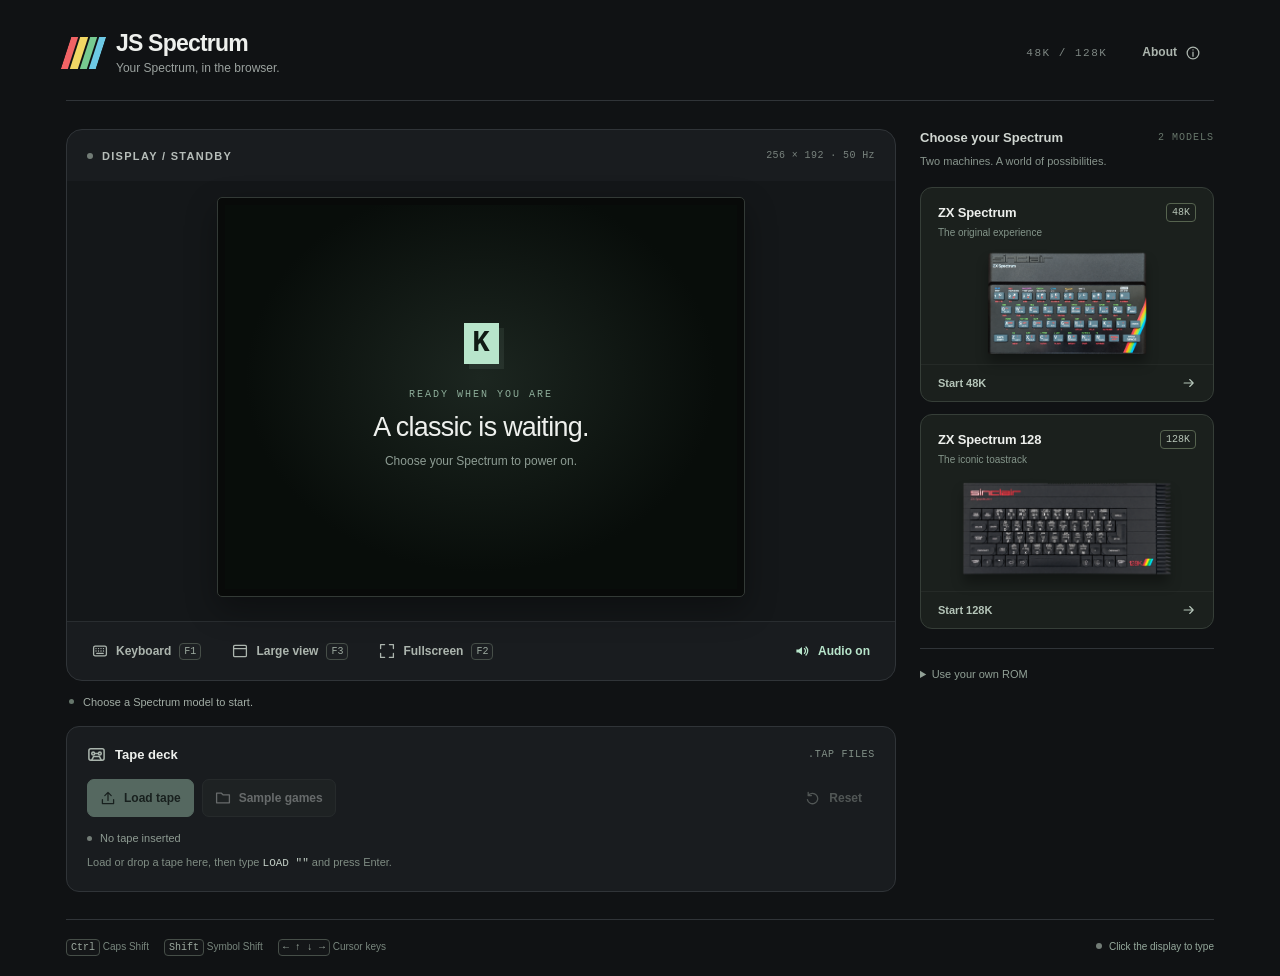
==== commit eb5036cd: "Refactor code structure for improved readability and maintainability" ====
--- a/developer/js_spectrum.html
+++ b/developer/js_spectrum.html
@@ -248,7 +248,7 @@
                 <p class="section-description">Two machines. A world of possibilities.</p>
                 <div class="model-options" role="group" aria-label="Spectrum models">
                     <button class="model-choice" id="btnLoad48" type="button" aria-label="Start the 48K ZX Spectrum" aria-pressed="false">
-                        <span class="model-title"><span class="model-name">ZX Spectrum+</span><span class="model-memory">48K</span></span>
+                        <span class="model-title"><span class="model-name">ZX Spectrum</span><span class="model-memory">48K</span></span>
                         <span class="model-detail">The original experience</span>
                         <span class="model-image-wrap"><img class="model-icon" src="assets/spectrum-48k.png" alt="" width="1553" height="1013" decoding="async"></span>
                         <span class="model-action"><span class="model-action-label">Start 48K</span><svg class="icon" viewBox="0 0 20 20" aria-hidden="true"><path d="M3 10h13m-5-5 5 5-5 5"/></svg></span>
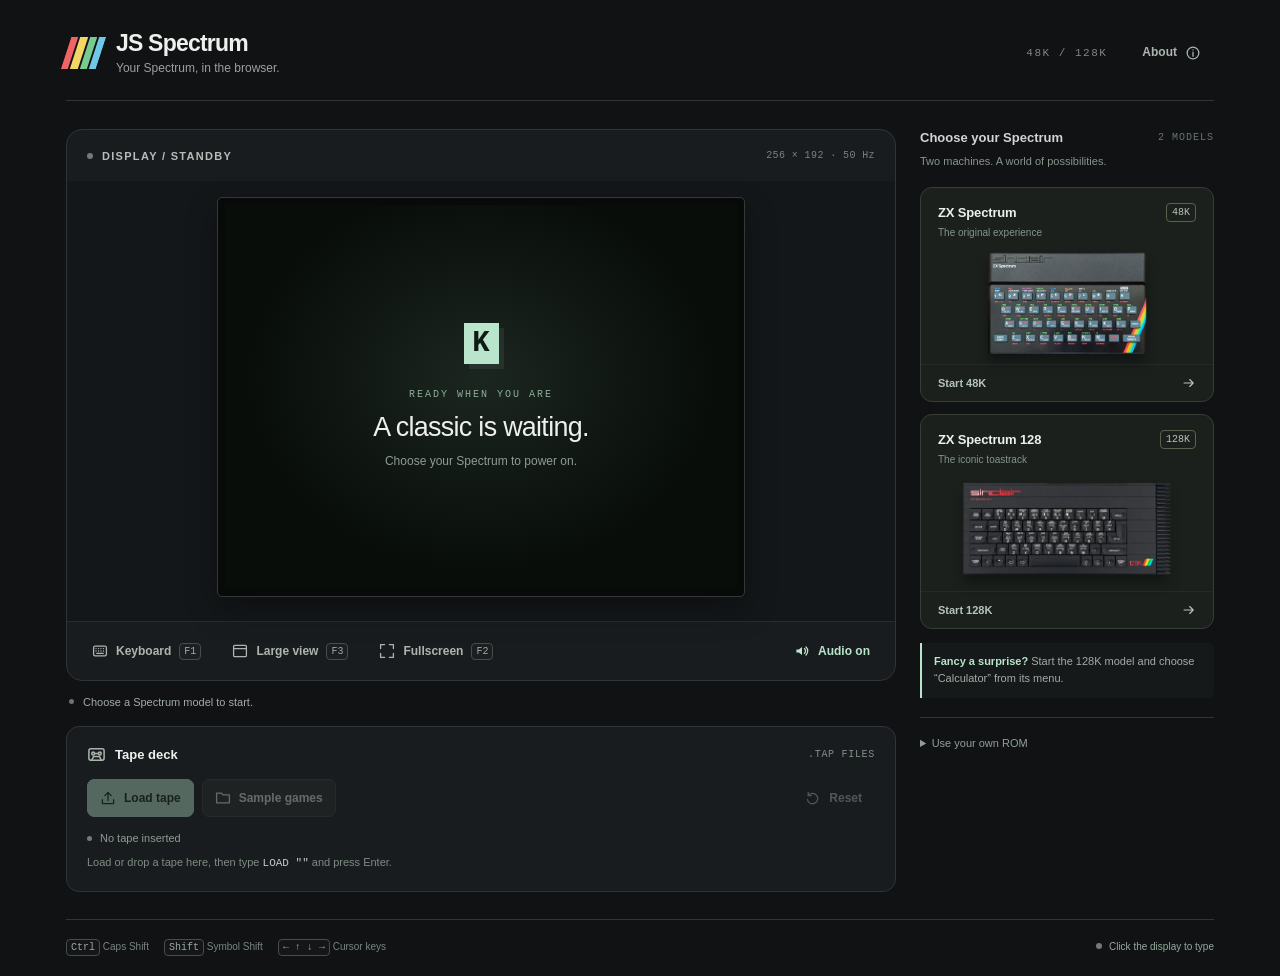
==== commit 1ebd1d7a: "Add model hint for 128K calculator selection" ====
--- a/developer/js_spectrum.html
+++ b/developer/js_spectrum.html
@@ -105,6 +105,8 @@
         .model-action { width: calc(100% + 34px); margin: 0 -17px; padding: 11px 17px; display: flex; align-items: center; justify-content: space-between; border-top: 1px solid #ffffff0b; color: #b5c5b9; font-size: 11px; font-weight: 550; }
         .model-choice.is-selected .model-action { color: var(--accent); background: #b8e5cb06; }
         .model-action .icon { width: 14px; height: 14px; }
+        .model-hint { margin: 14px 0 0; padding: 10px 12px; border-left: 2px solid var(--accent); border-radius: 0 6px 6px 0; background: #b8e5cb08; color: #a2ada5; font-size: 11px; line-height: 1.6; }
+        .model-hint strong { color: var(--accent); font-weight: 600; }
         .rom-manual { border-top: 1px solid var(--line); margin-top: 19px; padding-top: 15px; color: #91a096; font-size: 11px; }
         .rom-manual summary { cursor: pointer; padding: 4px 0; }
         .rom-manual p { font-size: 11px; line-height: 1.6; color: #849087; margin: 10px 0; }
@@ -260,6 +262,7 @@
                         <span class="model-action"><span class="model-action-label">Start 128K</span><svg class="icon" viewBox="0 0 20 20" aria-hidden="true"><path d="M3 10h13m-5-5 5 5-5 5"/></svg></span>
                     </button>
                 </div>
+                <p class="model-hint"><strong>Fancy a surprise?</strong> Start the 128K model and choose &ldquo;Calculator&rdquo; from its menu.</p>
                 <details class="rom-manual">
                     <summary>Use your own ROM</summary>
                     <p>Select one 16 KB ROM for 48K, or both ROMs for 128K. ROM and ZIP files are supported.</p>
